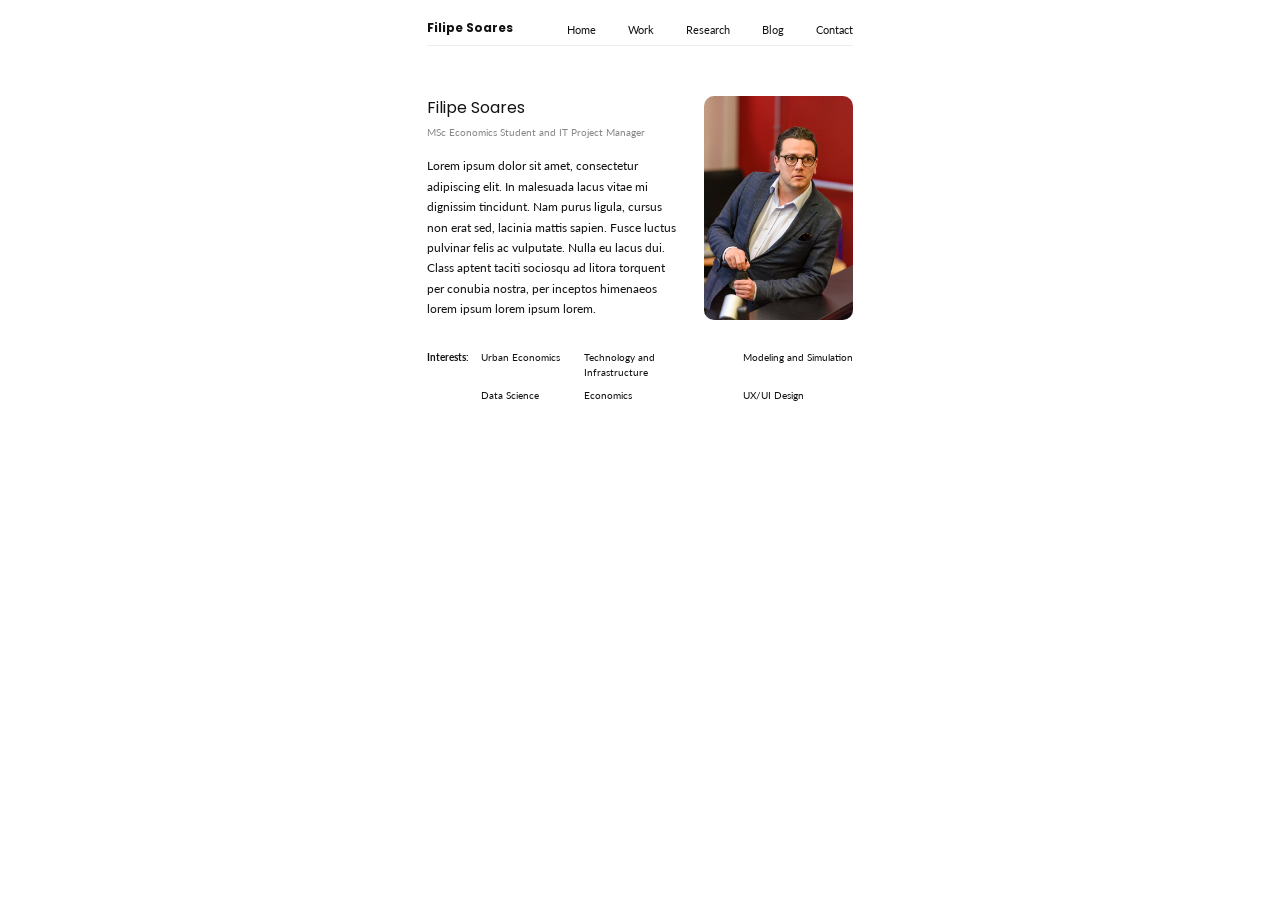
==== index.html @ bc902fe3 "Initial Commit" ====
<!DOCTYPE html>
<html lang="pt-BR">
<head>
    <meta charset="UTF-8">
    <meta name="viewport" content="width=device-width, initial-scale=1.0">
    <title>Filipe Soares</title>

    <link rel="stylesheet" href="styles.css">

    <link rel="preconnect" href="https://fonts.googleapis.com">
    <link rel="preconnect" href="https://fonts.gstatic.com" crossorigin>

    <link href="https://fonts.googleapis.com/css2?family=Lato:wght@400;700&family=Poppins:wght@700&display=swap" rel="stylesheet">
</head>

<body>

    <div class="container">

        <nav class="navbar">

            <div class="logo">
                Filipe Soares
            </div>

            <ul class="menu">
                <li><a href="#" class="active">Home</a></li>
                <li><a href="#">Work</a></li>
                <li><a href="#">Research</a></li>
                <li><a href="#">Blog</a></li>
                <li><a href="#">Contact</a></li>
            </ul>

        </nav>

        <section class="hero">
            <div class="hero-content">

                <h1>Filipe Soares</h1>
                <h2>MSc Economics Student and IT Project Manager</h2>

                <p>Lorem ipsum dolor sit amet, consectetur adipiscing elit. In malesuada lacus vitae mi dignissim tincidunt. Nam purus ligula, cursus non erat sed, lacinia mattis sapien. Fusce luctus pulvinar felis ac vulputate. Nulla eu lacus dui. Class aptent taciti sociosqu ad litora torquent per conubia nostra, per inceptos himenaeos lorem ipsum lorem ipsum lorem.
                </p>
            </div>

            <div class="hero-image">
                <img src="assets/img/hero.jpeg" alt="Filipe Soares">
            </div>
        </section>

        <section class="interests">

    <span class="interests-title">Interests:</span>

    <div class="interests-list">
        <span>Urban Economics</span>
        <span>Technology and Infrastructure</span>
        <span>Modeling and Simulation</span>
        <span>Data Science</span>
        <span>Economics</span>
        <span>UX/UI Design</span>
    </div>

</section>
    </div>



</body>
</html>
---- styles.css ----
/* ==========================
   CSS RESET
========================== */

*,
*::before,
*::after {
    margin: 0;
    padding: 0;
    box-sizing: border-box;
}

html {
    font-size: 16px;
    scroll-behavior: smooth;
}

body {
    min-height: 100vh;
    line-height: 1.5;
    font-family: Arial, Helvetica, sans-serif;
    -webkit-font-smoothing: antialiased;
}

img,
picture,
video,
canvas,
svg {
    display: block;
    max-width: 100%;
}

input,
button,
textarea,
select {
    font: inherit;
}

button {
    cursor: pointer;
    border: none;
    background: none;
}

a {
    text-decoration: none;
    color: inherit;
}

ul,
ol {
    list-style: none;
}

table {
    border-collapse: collapse;
    border-spacing: 0;
}

/* -------------------- Root -------------------- */

:root {

--color-white: #FAFAFA;
--color-black: #121212; 
--color-blue: 4D51C9;
--color-dark-gray: #C4C4C4;
--color-gray: #888888;
--color-light-gray: #F5F4F4;

/* Fonts */
--font-heading: "Poppins", sans-serif;
--font-body: "Lato", sans-serif;

/* Titles */
--heading-section-size: 20px;
--heading--section-weight: 700;
/*--heading-post-size: 20px;
--heading--post-weight: 700;*/

/* Subtitles */
--subtitle-section-size: 12px;
--subtitle-section-weight: 700;
/*--subtitle-post-size: 20px;
--subtitle--post-weight: 700;*/

/* Body */
--body-size: 12px;
--body-weight: 400;


}

/* -------------------- Main Container -------------------- */

.container {
    width: 33.333%;
    margin: 0 auto;
}

/* -------------------- Header -------------------- */
header {
    width: 100%;
    border-bottom: 1px solid #e5e5e5;
}

/* -------------------- Navbar -------------------- */
.navbar {
    display: flex;
    justify-content: space-between;
    align-items: center;
    padding: 16px 0 5px 0;
    border-bottom: 1px solid #ECECEC;
}

.logo {
    font-size: 0.75rem;
    font-weight: bold;
    color: var(--color-black);
    font-family: var(--font-heading);

}

.menu {
    display: flex;
    gap: 32px;
    font-family: var(--font-body);

}

.menu a {
    color: var(--color-black);
    font-size: 0.70rem;
    font-weight: 400;
    transition: color .3s;
}

/* -------------------- Hero -------------------- */

.hero {
    display: flex;
    justify-content: space-between;
    align-items: center;
    margin-top: 50px;
}

.hero-content {
    width: 60%;
}

.hero-image {
    width: 35%;
    display: flex;
    justify-content: flex-end;
}

.hero-image img {
    width: 100%;
    max-width: 220px;
    display: block;
    border-radius: 10px;

}

/* Title */

.hero h1 {
    font-family: var(--font-heading);
    font-size: var(--heading-size);
    font-weight: var(--heading-weight);
    color: var(--color-black);
    margin-bottom: 5px;
}

.hero h2 {
    font-family: var(--font-body);
    font-size: 0.62rem;
    font-weight: var(--body-weight);
    color: var(--color-gray);
    margin-bottom: 16px;
}

.hero p {
    font-family: var(--font-body);
    font-size: var(--body-size);
    font-weight: var(--body-weight);
    color: var(--color-black);
    line-height: 1.7;
}

/* -------------------- Interests -------------------- */

.interests {
    display: flex;
    align-items: flex-start;
    gap: 12px;
    margin-top: 30px;
}

.interests-title {
    font-family: var(--font-body);
    font-size: 0.625rem; /* 10px */
    font-weight: 700;
    color: var(--color-black);

    white-space: nowrap;
}

.interests-list {
    display: grid;
    grid-template-columns: repeat(3, auto);
    gap: 8px 24px;
}

.interests-list span {
    font-family: var(--font-body);
    font-size: 0.625rem; /* 10px */
    font-weight: 400;
    color: var(--color-black);
}
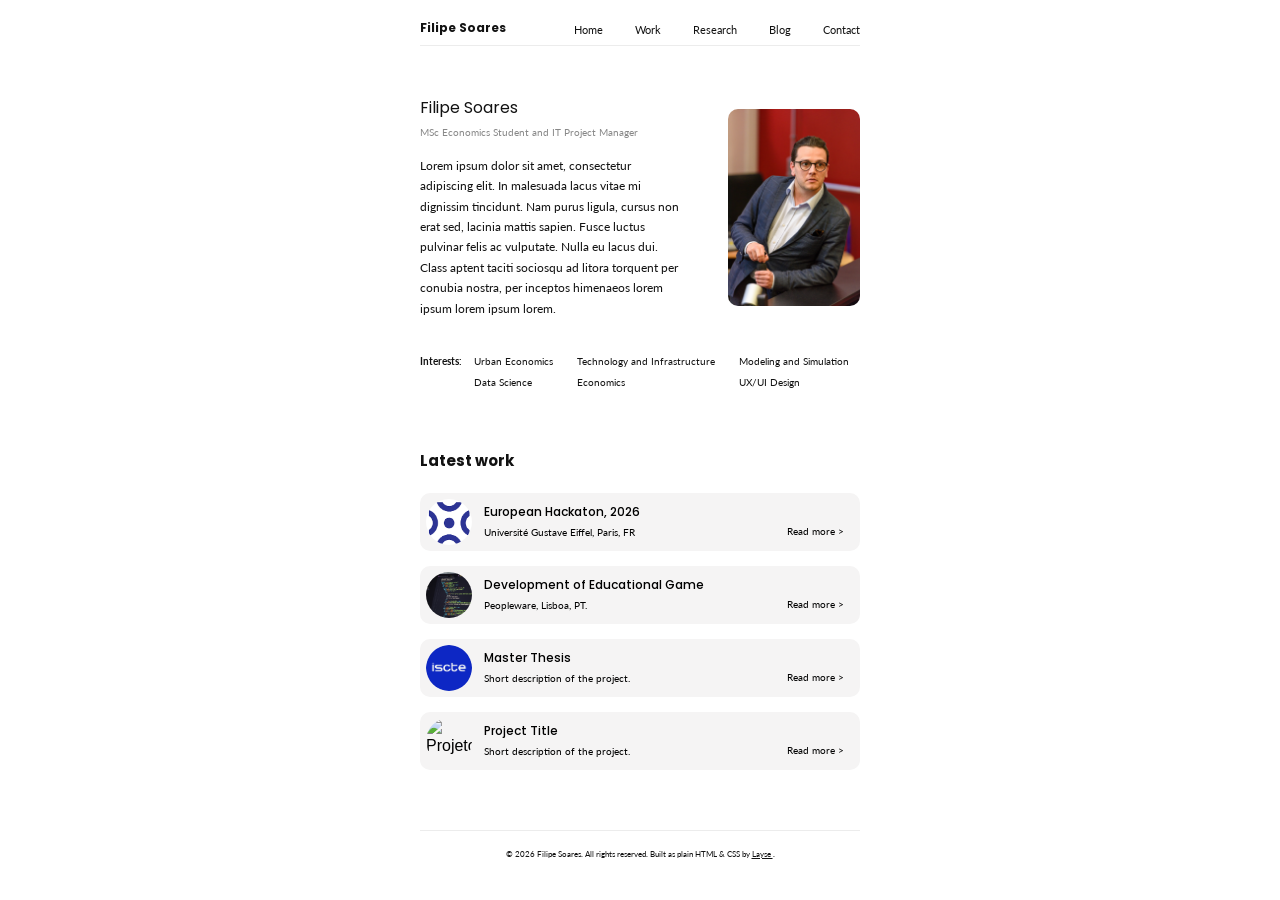
==== commit f48a8593: "added footer, cards, latest work" ====
--- a/index.html
+++ b/index.html
@@ -61,7 +61,76 @@
         <span>UX/UI Design</span>
     </div>
 
+        </section>
+
+        <section class="latest-work">
+
+    <h2 class="section-title">Latest work</h2>
+
+<div class="work-card">
+    <img src="assets/img/eiffel.png" alt="Projeto" class="work-image">
+
+    <div class="work-info">
+        <h3>European Hackaton, 2026</h3>
+        <p>Université Gustave Eiffel, Paris, FR</p>
+    </div>
+    <a href="#" class="read-more">Read more ></a>
+
+</div>
+
+<div class="work-card">
+
+    <img src="assets/img/code.jpg" alt="Projeto" class="work-image">
+
+    <div class="work-info">
+        <h3>Development of Educational Game</h3>
+        <p>Peopleware, Lisboa, PT.</p>
+    </div>
+
+    <a href="#" class="read-more">Read more ></a>
+
+</div>
+
+<div class="work-card">
+
+    <img src="assets/img/iscte.jpg" alt="Projeto" class="work-image">
+
+    <div class="work-info">
+        <h3>Master Thesis</h3>
+        <p>Short description of the project.</p>
+    </div>
+
+    <a href="#" class="read-more">Read more ></a>
+
+</div>
+
+<div class="work-card">
+
+    <img src="assets/img/dolar.jpg" alt="Projeto" class="work-image">
+
+    <div class="work-info">
+        <h3>Project Title</h3>
+        <p>Short description of the project.</p>
+    </div>
+
+    <a href="#" class="read-more">Read more ></a>
+
+</div>
 </section>
+
+<footer class="footer">
+
+    <p>
+        © 2026 Filipe Soares. All rights reserved. Built as plain HTML &amp; CSS by
+        <a href="https://layse.dev" target="_blank" rel="noopener noreferrer">
+            Layse
+        </a>.
+    </p>
+
+</footer>
+
+
+
     </div>
 
 
--- a/styles.css
+++ b/styles.css
@@ -96,8 +96,10 @@
 /* -------------------- Main Container -------------------- */
 
 .container {
-    width: 33.333%;
+    width: 100%;
+    max-width: 500px;
     margin: 0 auto;
+    padding: 0 30px;
 }
 
 /* -------------------- Header -------------------- */
@@ -134,7 +136,11 @@
     color: var(--color-black);
     font-size: 0.70rem;
     font-weight: 400;
-    transition: color .3s;
+    transition: opacity .3s ease;
+}
+
+.menu a:hover {
+    opacity: 0.7;
 }
 
 /* -------------------- Hero -------------------- */
@@ -148,10 +154,11 @@
 
 .hero-content {
     width: 60%;
+
 }
 
 .hero-image {
-    width: 35%;
+    width: 30%;
     display: flex;
     justify-content: flex-end;
 }
@@ -196,27 +203,121 @@
     display: flex;
     align-items: flex-start;
     gap: 12px;
-    margin-top: 30px;
+    margin-top: 35px;
 }
 
 .interests-title {
     font-family: var(--font-body);
-    font-size: 0.625rem; /* 10px */
+    font-size: 0.625rem; 
     font-weight: 700;
     color: var(--color-black);
-
     white-space: nowrap;
 }
 
 .interests-list {
     display: grid;
     grid-template-columns: repeat(3, auto);
-    gap: 8px 24px;
+    gap: 6px 24px;
 }
 
 .interests-list span {
     font-family: var(--font-body);
-    font-size: 0.625rem; /* 10px */
+    font-size: 0.625rem; 
     font-weight: 400;
     color: var(--color-black);
+}
+
+/* -------------------- Latest Work -------------------- */
+
+.latest-work {
+    margin-top: 60px;
+}
+
+.section-title {
+    font-family: var(--font-heading);
+    font-size: 0.9375rem; /* 15px */
+    font-weight: 700;
+    color: var(--color-black);
+
+    margin-bottom: 20px;
+}
+
+/* -------------------- Work Card -------------------- */
+
+.work-card {
+    display: flex;
+    align-items: center;
+    width: 100%;
+    min-height: 58px;
+    background: #F5F4F4;
+    border-radius: 10px;
+    padding: 6px;
+    margin-bottom: 15px;
+}
+
+.work-image {
+    width: 46px;
+    height: 46px;
+    border-radius: 100%;
+    object-fit: cover;
+    flex-shrink: 0;
+}
+
+.work-info {
+    margin-left: 12px;
+    flex: 1;
+}
+
+.work-info h3 {
+    font-family: "Poppins", sans-serif;
+    font-size: 0.75rem; 
+    font-weight: 500;
+    color: #000;
+
+    margin-bottom: 4px;
+}
+
+.work-info p {
+    font-family: "Lato", sans-serif;
+    font-size: 0.625rem; 
+    font-weight: 400;
+    color: #000;
+}
+
+.read-more {
+    font-family: "Lato", sans-serif;
+    font-size: 0.625rem; 
+    font-weight: 400;
+    color: #000;
+    white-space: nowrap;
+    padding-right: 10px;
+    padding-top: 20px;
+}
+
+/* -------------------- Footer -------------------- */
+
+
+.footer {
+    margin-top: 60px;
+    padding: 16px 0;
+    border-top: 1px solid #ECECEC;
+    text-align: center;
+}
+
+.footer p {
+    font-family: var(--font-body);
+    font-size: 0.5rem; 
+    font-weight: var(--body-weight);
+    line-height: 1.875;
+    color: var(--color-black);
+}
+
+.footer a {
+    color: inherit;
+    text-decoration: underline;
+    transition: opacity 0.2s ease;
+}
+
+.footer a:hover {
+    opacity: 0.7;
 }
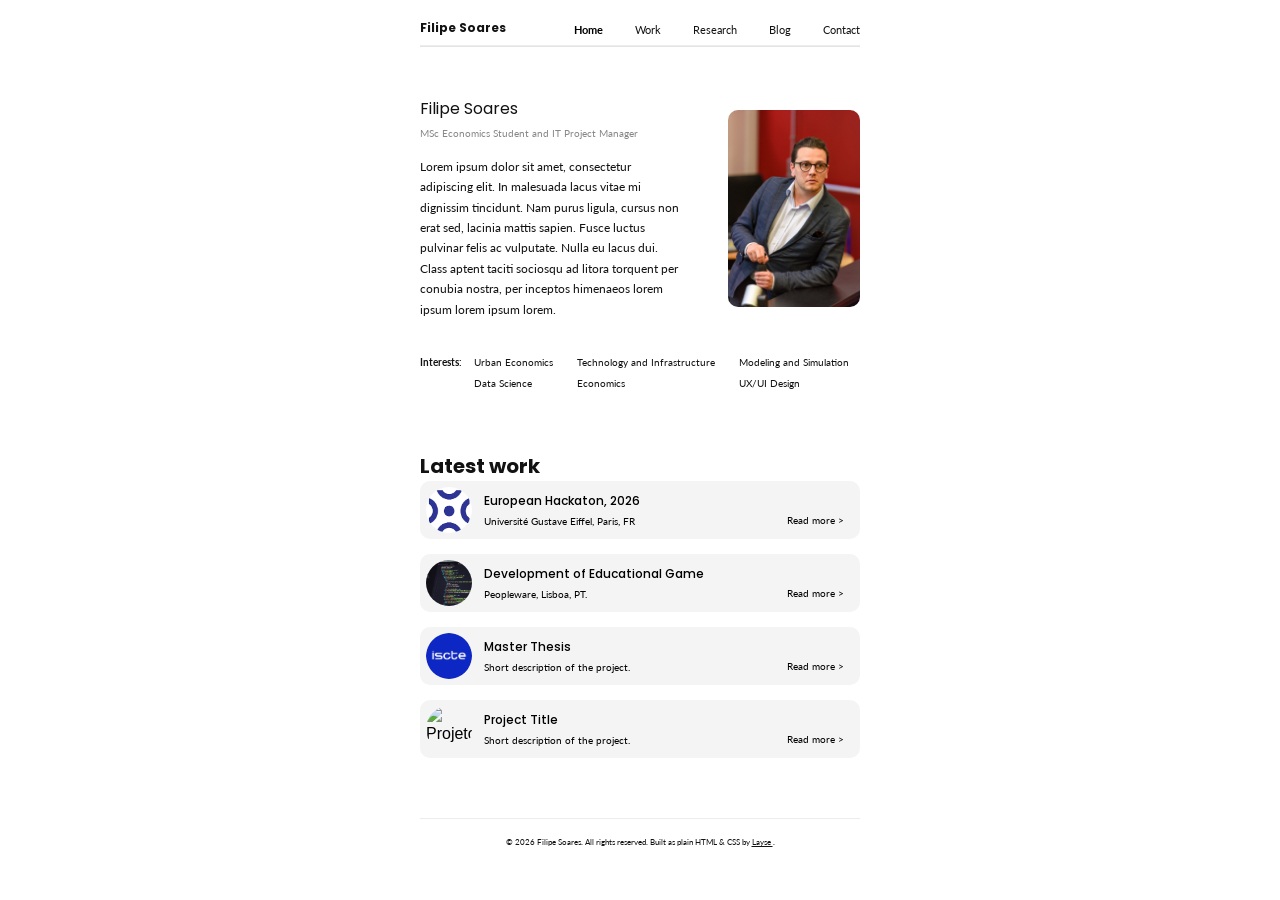
==== commit 904538a8: "work page" ====
--- a/index.html
+++ b/index.html
@@ -1,5 +1,5 @@
 <!DOCTYPE html>
-<html lang="pt-BR">
+<html lang="en">
 <head>
     <meta charset="UTF-8">
     <meta name="viewport" content="width=device-width, initial-scale=1.0">
@@ -14,126 +14,120 @@
 </head>
 
 <body>
+    <div class="container">
+        <header>
+            <nav class="navbar">
 
-    <div class="container">
+                    <div class="logo">
+                    Filipe Soares
+                    </div>
 
-        <nav class="navbar">
+                        <ul class="menu">
+                            <li><a href="index.html" class="active">Home</a></li>
+                            <li><a href="work.html">Work</a></li>
+                            <li><a href="research.html">Research</a></li>
+                            <li><a href="blog.html">Blog</a></li>
+                            <li><a href="contact.html">Contact</a></li>
+                        </ul>
+            </nav>
+        </header>
 
-            <div class="logo">
-                Filipe Soares
-            </div>
+         <main>
+            <section class="hero">
+                <div class="hero-content">
 
-            <ul class="menu">
-                <li><a href="#" class="active">Home</a></li>
-                <li><a href="#">Work</a></li>
-                <li><a href="#">Research</a></li>
-                <li><a href="#">Blog</a></li>
-                <li><a href="#">Contact</a></li>
-            </ul>
+                    <h1>Filipe Soares</h1>
+                    <h2>MSc Economics Student and IT Project Manager</h2>
 
-        </nav>
+                    <p>Lorem ipsum dolor sit amet, consectetur adipiscing elit. In malesuada lacus vitae mi dignissim tincidunt. Nam purus ligula, cursus non erat sed, lacinia mattis sapien. Fusce luctus pulvinar felis ac vulputate. Nulla eu lacus dui. Class aptent taciti sociosqu ad litora torquent per conubia nostra, per inceptos himenaeos lorem ipsum lorem ipsum lorem.
+                    </p>
+                </div>
 
-        <section class="hero">
-            <div class="hero-content">
+                    <div class="hero-image">
+                        <img src="assets/img/hero.jpeg" alt="Filipe Soares">
+                    </div>
+            </section>
 
-                <h1>Filipe Soares</h1>
-                <h2>MSc Economics Student and IT Project Manager</h2>
+            <section class="interests">
 
-                <p>Lorem ipsum dolor sit amet, consectetur adipiscing elit. In malesuada lacus vitae mi dignissim tincidunt. Nam purus ligula, cursus non erat sed, lacinia mattis sapien. Fusce luctus pulvinar felis ac vulputate. Nulla eu lacus dui. Class aptent taciti sociosqu ad litora torquent per conubia nostra, per inceptos himenaeos lorem ipsum lorem ipsum lorem.
+        <span class="interests-title">Interests:</span>
+
+        <div class="interests-list">
+            <span>Urban Economics</span>
+            <span>Technology and Infrastructure</span>
+            <span>Modeling and Simulation</span>
+            <span>Data Science</span>
+            <span>Economics</span>
+            <span>UX/UI Design</span>
+        </div>
+
+            </section>
+
+            <section class="latest-work">
+
+            <h2 class="section-title">Latest work</h2>
+
+                <div class="work-card">
+                    <img src="assets/img/eiffel.png" alt="Projeto" class="work-image">
+
+                    <div class="work-info">
+                        <h3>European Hackaton, 2026</h3>
+                        <p>Université Gustave Eiffel, Paris, FR</p>
+                    </div>
+                    <a href="#" class="read-more">Read more ></a>
+
+                </div>
+
+                <div class="work-card">
+
+                    <img src="assets/img/code.jpg" alt="Projeto" class="work-image">
+
+                    <div class="work-info">
+                        <h3>Development of Educational Game</h3>
+                        <p>Peopleware, Lisboa, PT.</p>
+                    </div>
+
+                    <a href="#" class="read-more">Read more ></a>
+
+                </div>
+
+                <div class="work-card">
+
+                    <img src="assets/img/iscte.jpg" alt="Projeto" class="work-image">
+
+                    <div class="work-info">
+                        <h3>Master Thesis</h3>
+                        <p>Short description of the project.</p>
+                    </div>
+
+                    <a href="#" class="read-more">Read more ></a>
+
+                </div>
+
+                <div class="work-card">
+
+                    <img src="assets/img/dolar.jpg" alt="Projeto" class="work-image">
+
+                    <div class="work-info">
+                        <h3>Project Title</h3>
+                        <p>Short description of the project.</p>
+                    </div>
+
+                    <a href="#" class="read-more">Read more ></a>
+
+                </div>
+            </section>
+
+            <footer class="footer">
+
+                <p>
+                    © 2026 Filipe Soares. All rights reserved. Built as plain HTML &amp; CSS by
+                    <a href="https://layse.dev" target="_blank" rel="noopener noreferrer">
+                        Layse
+                    </a>.
                 </p>
-            </div>
 
-            <div class="hero-image">
-                <img src="assets/img/hero.jpeg" alt="Filipe Soares">
-            </div>
-        </section>
-
-        <section class="interests">
-
-    <span class="interests-title">Interests:</span>
-
-    <div class="interests-list">
-        <span>Urban Economics</span>
-        <span>Technology and Infrastructure</span>
-        <span>Modeling and Simulation</span>
-        <span>Data Science</span>
-        <span>Economics</span>
-        <span>UX/UI Design</span>
-    </div>
-
-        </section>
-
-        <section class="latest-work">
-
-    <h2 class="section-title">Latest work</h2>
-
-<div class="work-card">
-    <img src="assets/img/eiffel.png" alt="Projeto" class="work-image">
-
-    <div class="work-info">
-        <h3>European Hackaton, 2026</h3>
-        <p>Université Gustave Eiffel, Paris, FR</p>
-    </div>
-    <a href="#" class="read-more">Read more ></a>
-
-</div>
-
-<div class="work-card">
-
-    <img src="assets/img/code.jpg" alt="Projeto" class="work-image">
-
-    <div class="work-info">
-        <h3>Development of Educational Game</h3>
-        <p>Peopleware, Lisboa, PT.</p>
-    </div>
-
-    <a href="#" class="read-more">Read more ></a>
-
-</div>
-
-<div class="work-card">
-
-    <img src="assets/img/iscte.jpg" alt="Projeto" class="work-image">
-
-    <div class="work-info">
-        <h3>Master Thesis</h3>
-        <p>Short description of the project.</p>
-    </div>
-
-    <a href="#" class="read-more">Read more ></a>
-
-</div>
-
-<div class="work-card">
-
-    <img src="assets/img/dolar.jpg" alt="Projeto" class="work-image">
-
-    <div class="work-info">
-        <h3>Project Title</h3>
-        <p>Short description of the project.</p>
-    </div>
-
-    <a href="#" class="read-more">Read more ></a>
-
-</div>
-</section>
-
-<footer class="footer">
-
-    <p>
-        © 2026 Filipe Soares. All rights reserved. Built as plain HTML &amp; CSS by
-        <a href="https://layse.dev" target="_blank" rel="noopener noreferrer">
-            Layse
-        </a>.
-    </p>
-
-</footer>
-
-
-
-    </div>
-
-
-
-</body>
+            </footer>
+        </main>
+    </body>
 </html>
--- a/styles.css
+++ b/styles.css
@@ -16,7 +16,7 @@
 }
 
 body {
-    min-height: 100vh;
+    min-height: 500px;
     line-height: 1.5;
     font-family: Arial, Helvetica, sans-serif;
     -webkit-font-smoothing: antialiased;
@@ -90,7 +90,6 @@
 --body-size: 12px;
 --body-weight: 400;
 
-
 }
 
 /* -------------------- Main Container -------------------- */
@@ -139,8 +138,9 @@
     transition: opacity .3s ease;
 }
 
-.menu a:hover {
-    opacity: 0.7;
+.menu a.active {
+    color: #000000;
+    font-weight: 700; /* opcional */
 }
 
 /* -------------------- Hero -------------------- */
@@ -235,11 +235,11 @@
 
 .section-title {
     font-family: var(--font-heading);
-    font-size: 0.9375rem; /* 15px */
+    font-size: 1.25rem;
     font-weight: 700;
     color: var(--color-black);
-
-    margin-bottom: 20px;
+    margin-top: 40px;
+
 }
 
 /* -------------------- Work Card -------------------- */
@@ -320,4 +320,51 @@
 
 .footer a:hover {
     opacity: 0.7;
+}
+
+/* -------------------- Work - Resume -------------------- */
+
+.resume-section {
+    margin-top: 40px;
+}
+
+.resume-section:first-child {
+    margin-top: 40px;
+}
+
+.resume-item {
+    margin-bottom: 28px;
+}
+
+.resume-item:last-child {
+    margin-bottom: 0;
+}
+
+.resume-item h3 {
+    font-family: var(--font-body);
+    font-size: 0.75rem;
+    font-weight: 700;
+    color: var(--color-black);
+    margin-bottom: 4px;
+    margin-top: 20px;
+}
+
+.resume-period {
+    display: block;
+
+    font-family: var(--font-body);
+    font-size: 0.625rem; /* 10px */
+    font-weight: 700;
+    color: #666666;
+
+    margin-bottom: 4px;
+}
+
+.resume-item p {
+    font-family: var(--font-body);
+    font-size: 0.625rem; /* 10px */
+    font-weight: 400;
+    line-height: 1.5;
+
+    color: var(--color-black);
 }
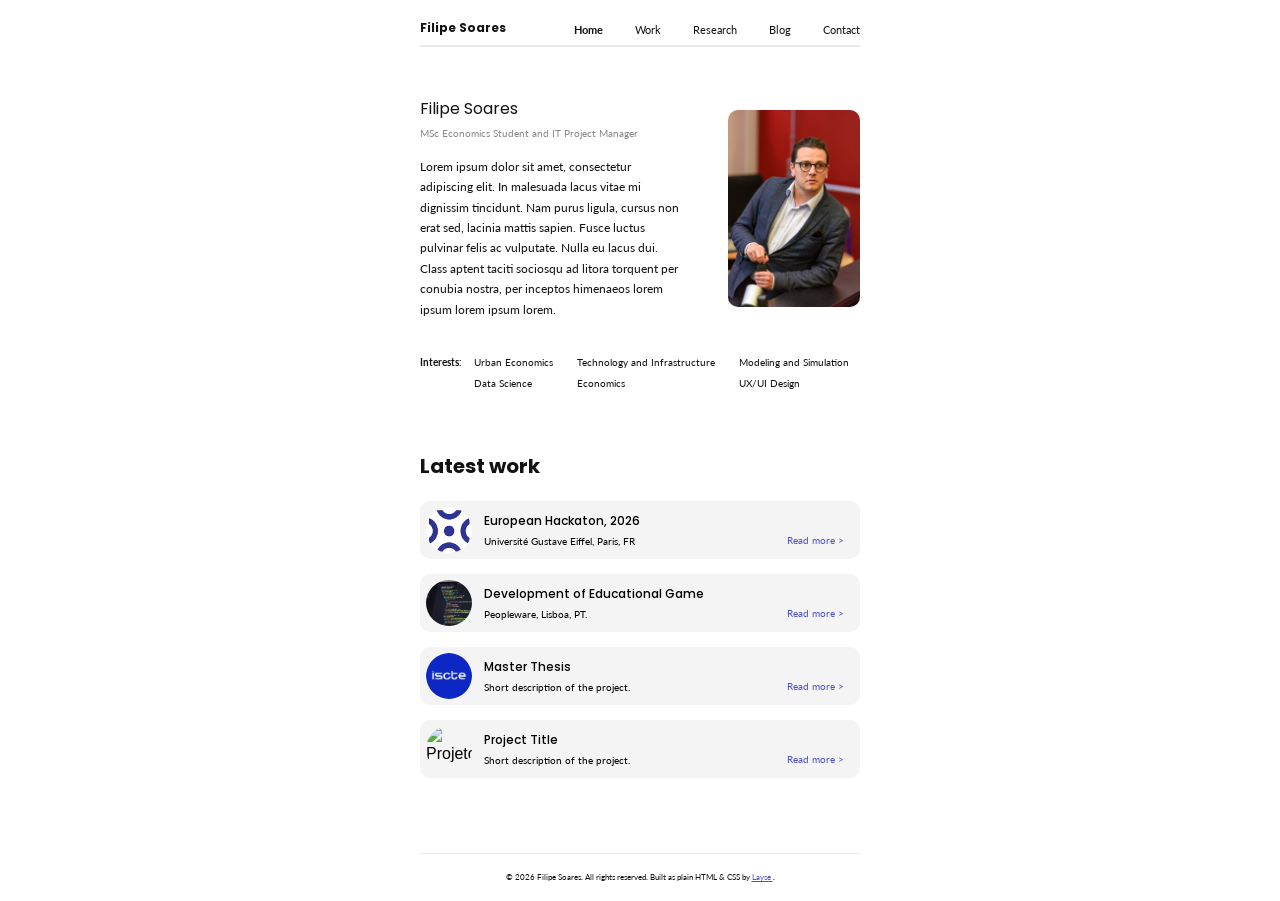
==== commit fdafbb57: "fixed footer, fixed link color" ====
--- a/index.html
+++ b/index.html
@@ -3,13 +3,10 @@
 <head>
     <meta charset="UTF-8">
     <meta name="viewport" content="width=device-width, initial-scale=1.0">
-    <title>Filipe Soares</title>
-
+    <title>Filipe Soares - Home</title>
     <link rel="stylesheet" href="styles.css">
-
     <link rel="preconnect" href="https://fonts.googleapis.com">
     <link rel="preconnect" href="https://fonts.gstatic.com" crossorigin>
-
     <link href="https://fonts.googleapis.com/css2?family=Lato:wght@400;700&family=Poppins:wght@700&display=swap" rel="stylesheet">
 </head>
 
@@ -23,7 +20,7 @@
                     </div>
 
                         <ul class="menu">
-                            <li><a href="index.html" class="active">Home</a></li>
+                            <li><a href="index.html" class="nav-active-page">Home</a></li>
                             <li><a href="work.html">Work</a></li>
                             <li><a href="research.html">Research</a></li>
                             <li><a href="blog.html">Blog</a></li>
@@ -65,7 +62,7 @@
 
             <section class="latest-work">
 
-            <h2 class="section-title">Latest work</h2>
+            <h2 class="section-title section-title-latest-work">Latest work</h2>
 
                 <div class="work-card">
                     <img src="assets/img/eiffel.png" alt="Projeto" class="work-image">
@@ -118,7 +115,9 @@
                 </div>
             </section>
 
-            <footer class="footer">
+
+        </main>
+                    <footer class="footer">
 
                 <p>
                     © 2026 Filipe Soares. All rights reserved. Built as plain HTML &amp; CSS by
@@ -128,6 +127,5 @@
                 </p>
 
             </footer>
-        </main>
     </body>
 </html>
--- a/styles.css
+++ b/styles.css
@@ -20,6 +20,8 @@
     line-height: 1.5;
     font-family: Arial, Helvetica, sans-serif;
     -webkit-font-smoothing: antialiased;
+    display: flex;
+    justify-content: center;
 }
 
 img,
@@ -46,7 +48,8 @@
 
 a {
     text-decoration: none;
-    color: inherit;
+    color: var(--color-blue);
+
 }
 
 ul,
@@ -65,7 +68,7 @@
 
 --color-white: #FAFAFA;
 --color-black: #121212; 
---color-blue: 4D51C9;
+--color-blue: #4D51C9;
 --color-dark-gray: #C4C4C4;
 --color-gray: #888888;
 --color-light-gray: #F5F4F4;
@@ -86,19 +89,39 @@
 /*--subtitle-post-size: 20px;
 --subtitle--post-weight: 700;*/
 
+/* Hero */
+--heading-section-size: 20px;
+--heading--section-weight: 700;
+
 /* Body */
 --body-size: 12px;
 --body-weight: 400;
 
 }
 
-/* -------------------- Main Container -------------------- */
+/* -------------------- Main Container / General  -------------------- */
+
+main {
+    flex: 1;
+}
 
 .container {
     width: 100%;
     max-width: 500px;
     margin: 0 auto;
     padding: 0 30px;
+    display: flex;
+    flex-direction: column;
+    min-height: 100vh;
+}
+
+.section-title {
+    font-family: var(--font-heading);
+    font-size: 1.25rem;
+    font-weight: 700;
+    color: var(--color-black);
+    margin-top: 40px;
+    margin-bottom: 20px;
 }
 
 /* -------------------- Header -------------------- */
@@ -138,9 +161,8 @@
     transition: opacity .3s ease;
 }
 
-.menu a.active {
-    color: #000000;
-    font-weight: 700; /* opcional */
+.menu a.nav-active-page {
+    font-weight: 700; 
 }
 
 /* -------------------- Hero -------------------- */
@@ -233,13 +255,19 @@
     margin-top: 60px;
 }
 
-.section-title {
+.section-title-latest-work {
     font-family: var(--font-heading);
     font-size: 1.25rem;
     font-weight: 700;
     color: var(--color-black);
     margin-top: 40px;
-
+    margin-bottom: 20px;
+
+    }
+
+.latest-work a {
+    color: var(--color-blue);
+    text-decoration: none;
 }
 
 /* -------------------- Work Card -------------------- */
@@ -313,7 +341,6 @@
 }
 
 .footer a {
-    color: inherit;
     text-decoration: underline;
     transition: opacity 0.2s ease;
 }
@@ -367,4 +394,53 @@
     line-height: 1.5;
 
     color: var(--color-black);
+}
+
+/* -------------------- Certificates -------------------- */
+
+.section-title-certificate {
+    margin-bottom: 20px;
+}
+
+.certificate-card {
+    display: flex;
+    align-items: center;
+
+    background: #F5F4F4;
+    border-radius: 10px;
+
+    padding: 6px;
+    margin-bottom: 15px;
+}
+
+.certificate-image {
+    width: 46px;
+    height: 46px;
+
+    border-radius: 50%;
+    object-fit: cover;
+
+    flex-shrink: 0;
+}
+
+.certificate-info {
+    margin-left: 12px;
+}
+
+.certificate-info h3 {
+    font-family: var(--font-heading);
+    font-size: 0.75rem; /* 12px */
+    font-weight: 500;
+
+    color: var(--color-black);
+
+    margin-bottom: 4px;
+}
+
+.certificate-info p {
+    font-family: var(--font-body);
+    font-size: 0.625rem; /* 10px */
+    font-weight: 400;
+
+    color: var(--color-black);
 }
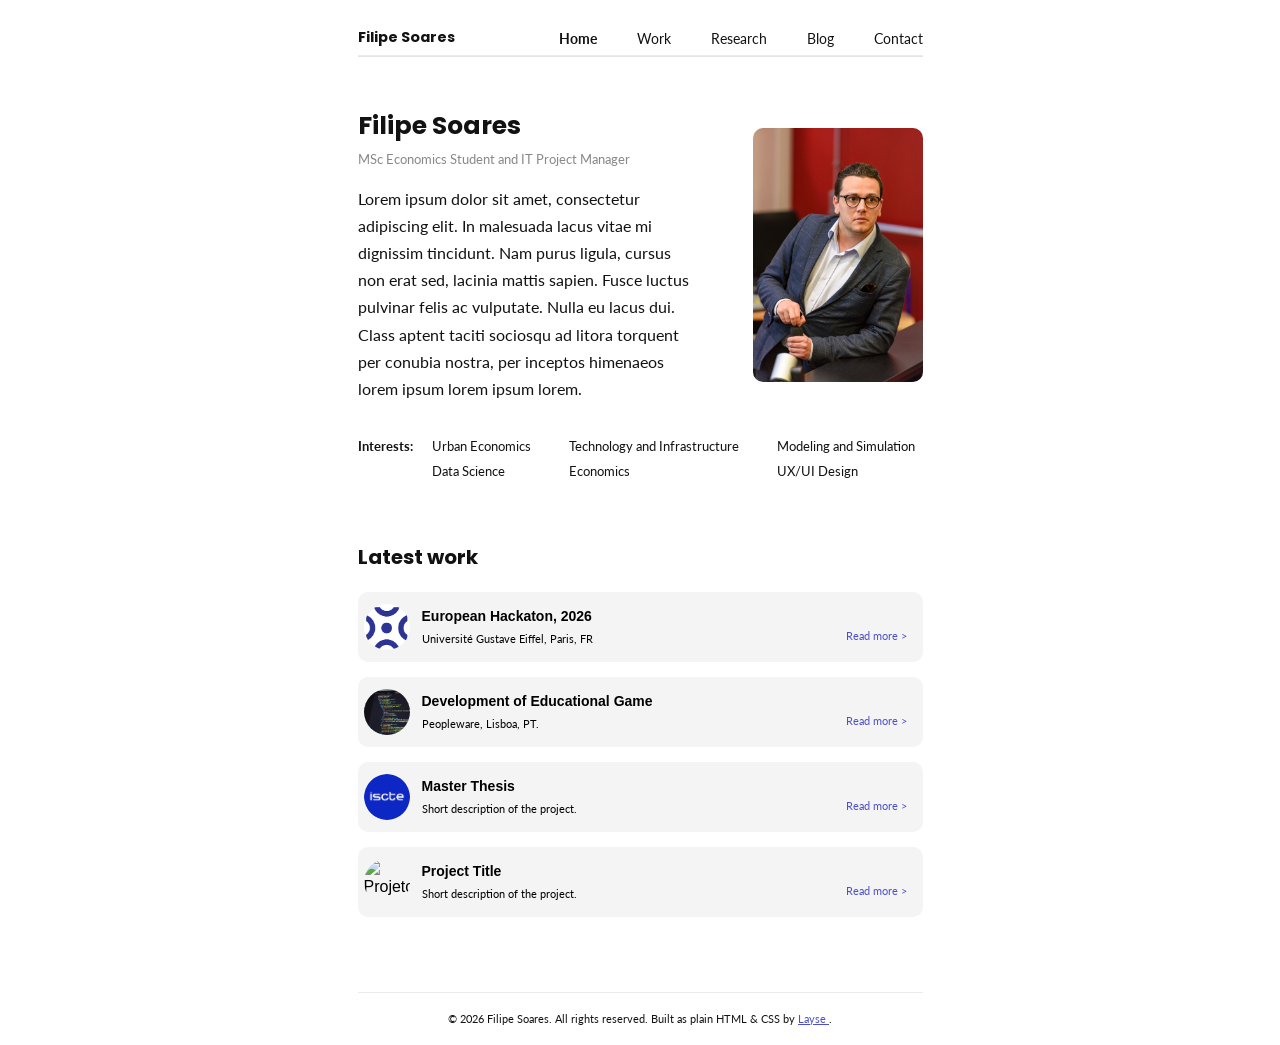
==== commit ec4985ff: "fixing proportions of index.html" ====
--- a/index.html
+++ b/index.html
@@ -62,7 +62,7 @@
 
             <section class="latest-work">
 
-            <h2 class="section-title section-title-latest-work">Latest work</h2>
+            <h2 class="section-title">Latest work</h2>
 
                 <div class="work-card">
                     <img src="assets/img/eiffel.png" alt="Projeto" class="work-image">
--- a/styles.css
+++ b/styles.css
@@ -77,26 +77,6 @@
 --font-heading: "Poppins", sans-serif;
 --font-body: "Lato", sans-serif;
 
-/* Titles */
---heading-section-size: 20px;
---heading--section-weight: 700;
-/*--heading-post-size: 20px;
---heading--post-weight: 700;*/
-
-/* Subtitles */
---subtitle-section-size: 12px;
---subtitle-section-weight: 700;
-/*--subtitle-post-size: 20px;
---subtitle--post-weight: 700;*/
-
-/* Hero */
---heading-section-size: 20px;
---heading--section-weight: 700;
-
-/* Body */
---body-size: 12px;
---body-weight: 400;
-
 }
 
 /* -------------------- Main Container / General  -------------------- */
@@ -107,7 +87,7 @@
 
 .container {
     width: 100%;
-    max-width: 500px;
+    max-width: 625px;
     margin: 0 auto;
     padding: 0 30px;
     display: flex;
@@ -137,10 +117,12 @@
     align-items: center;
     padding: 16px 0 5px 0;
     border-bottom: 1px solid #ECECEC;
+    margin-top: 10px;
+
 }
 
 .logo {
-    font-size: 0.75rem;
+    font-size: 0.9rem;
     font-weight: bold;
     color: var(--color-black);
     font-family: var(--font-heading);
@@ -149,20 +131,20 @@
 
 .menu {
     display: flex;
-    gap: 32px;
+    gap: 40px;
     font-family: var(--font-body);
 
 }
 
 .menu a {
     color: var(--color-black);
-    font-size: 0.70rem;
+    font-size: 0.9rem;
     font-weight: 400;
     transition: opacity .3s ease;
 }
 
 .menu a.nav-active-page {
-    font-weight: 700; 
+    font-weight: 700;
 }
 
 /* -------------------- Hero -------------------- */
@@ -197,15 +179,15 @@
 
 .hero h1 {
     font-family: var(--font-heading);
-    font-size: var(--heading-size);
-    font-weight: var(--heading-weight);
+    font-size: 1.563rem;
+    font-weight: 700;
     color: var(--color-black);
     margin-bottom: 5px;
 }
 
 .hero h2 {
     font-family: var(--font-body);
-    font-size: 0.62rem;
+    font-size: 0.8rem;
     font-weight: var(--body-weight);
     color: var(--color-gray);
     margin-bottom: 16px;
@@ -213,7 +195,7 @@
 
 .hero p {
     font-family: var(--font-body);
-    font-size: var(--body-size);
+    font-size: 1rem;
     font-weight: var(--body-weight);
     color: var(--color-black);
     line-height: 1.7;
@@ -224,13 +206,13 @@
 .interests {
     display: flex;
     align-items: flex-start;
-    gap: 12px;
+    gap: 15px;
     margin-top: 35px;
 }
 
 .interests-title {
     font-family: var(--font-body);
-    font-size: 0.625rem; 
+    font-size: 0.8rem; 
     font-weight: 700;
     color: var(--color-black);
     white-space: nowrap;
@@ -239,14 +221,16 @@
 .interests-list {
     display: grid;
     grid-template-columns: repeat(3, auto);
-    gap: 6px 24px;
+    gap: 6px 30px;
 }
 
 .interests-list span {
     font-family: var(--font-body);
-    font-size: 0.625rem; 
-    font-weight: 400;
-    color: var(--color-black);
+    font-size: 0.8rem; 
+    font-weight: 400;
+    color: var(--color-black);
+    padding: 0px 4px;
+
 }
 
 /* -------------------- Latest Work -------------------- */
@@ -254,16 +238,6 @@
 .latest-work {
     margin-top: 60px;
 }
-
-.section-title-latest-work {
-    font-family: var(--font-heading);
-    font-size: 1.25rem;
-    font-weight: 700;
-    color: var(--color-black);
-    margin-top: 40px;
-    margin-bottom: 20px;
-
-    }
 
 .latest-work a {
     color: var(--color-blue);
@@ -276,7 +250,7 @@
     display: flex;
     align-items: center;
     width: 100%;
-    min-height: 58px;
+    min-height: 70px;
     background: #F5F4F4;
     border-radius: 10px;
     padding: 6px;
@@ -297,24 +271,23 @@
 }
 
 .work-info h3 {
-    font-family: "Poppins", sans-serif;
-    font-size: 0.75rem; 
-    font-weight: 500;
+    font-family: --var(--font-heading);
+    font-size: 0.875rem; 
+    font-weight: 700;
     color: #000;
-
     margin-bottom: 4px;
 }
 
 .work-info p {
     font-family: "Lato", sans-serif;
-    font-size: 0.625rem; 
+    font-size: 0.688rem; 
     font-weight: 400;
     color: #000;
 }
 
 .read-more {
     font-family: "Lato", sans-serif;
-    font-size: 0.625rem; 
+    font-size: 0.688rem; 
     font-weight: 400;
     color: #000;
     white-space: nowrap;
@@ -334,8 +307,8 @@
 
 .footer p {
     font-family: var(--font-body);
-    font-size: 0.5rem; 
-    font-weight: var(--body-weight);
+    font-size: 0.688rem; 
+    font-weight: 400;
     line-height: 1.875;
     color: var(--color-black);
 }
@@ -443,4 +416,25 @@
     font-weight: 400;
 
     color: var(--color-black);
-}+}
+
+
+/* =================   RESPONSIVE DESIGN ================= */
+
+/* Large Screens */
+
+@media (min-width: 1400px) {
+
+}
+
+/* Tablets */
+
+@media (min-width: 769px) and (max-width: 992px) {
+
+}
+
+/* Mobile */
+
+@media (min-width: 320px) and (max-width: 768px) {
+
+}
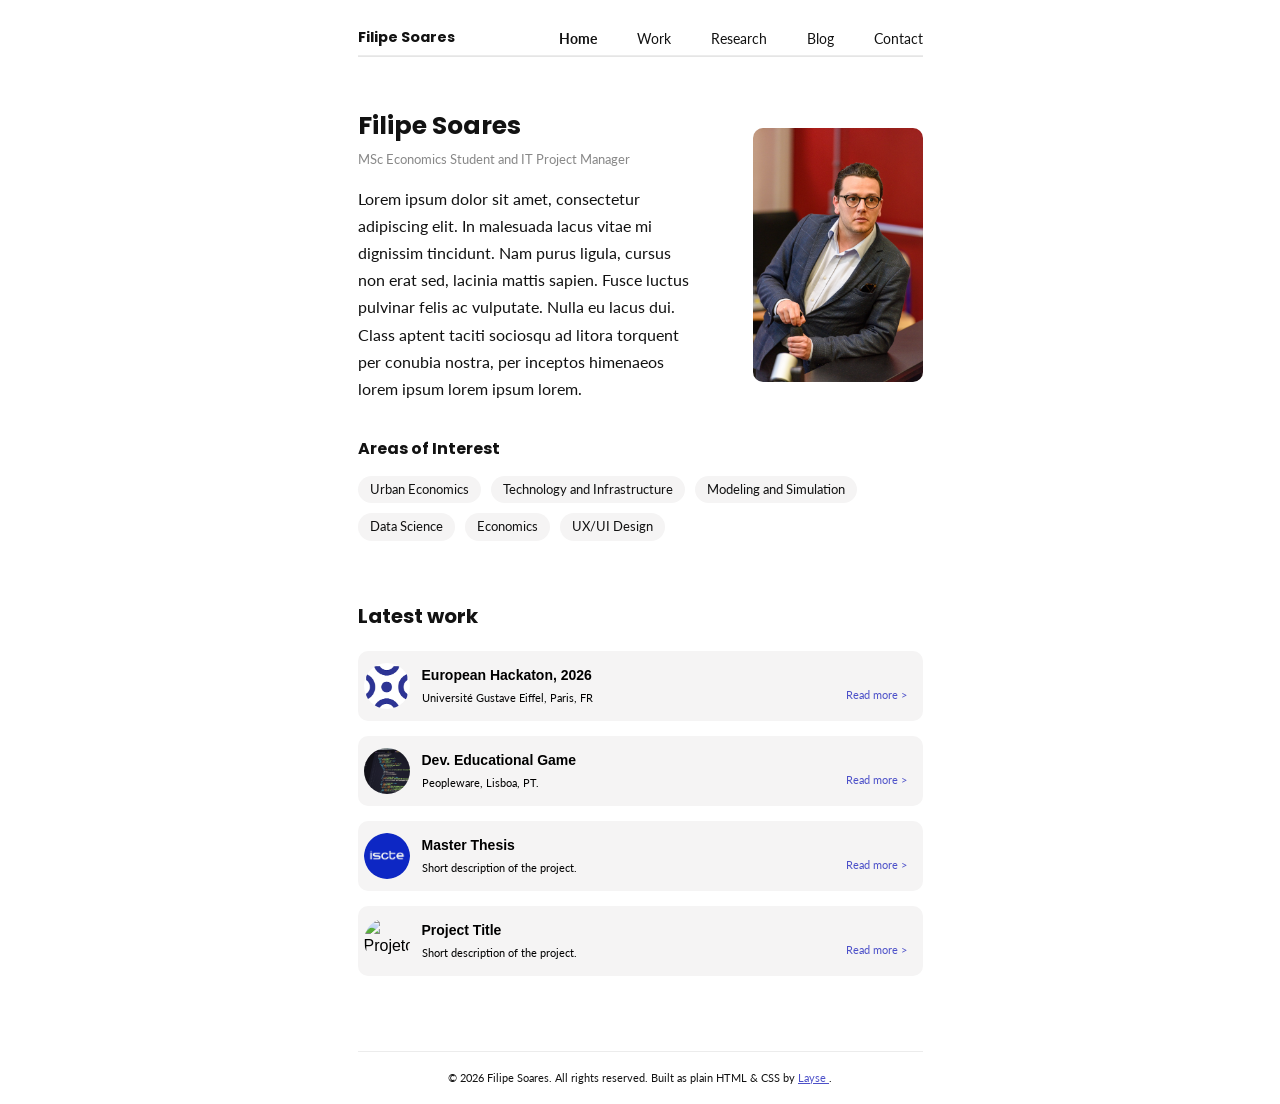
==== commit 565cf3e1: "responsive design for index and work, change of picture for hero, add the pills for areas of interes" ====
--- a/index.html
+++ b/index.html
@@ -40,14 +40,22 @@
                     </p>
                 </div>
 
-                    <div class="hero-image">
-                        <img src="assets/img/hero.jpeg" alt="Filipe Soares">
-                    </div>
+                <div class="hero-image">
+                    <picture>
+                        <source
+                            media="(max-width: 768px)"
+                            srcset="assets/img/heromobile.jpg">
+
+                        <img
+                            src="assets/img/hero.jpeg"
+                            alt="Filipe Soares">
+                    </picture>
+                </div>
             </section>
 
             <section class="interests">
 
-        <span class="interests-title">Interests:</span>
+        <span class="interests-title">Areas of Interest</span>
 
         <div class="interests-list">
             <span>Urban Economics</span>
@@ -80,7 +88,7 @@
                     <img src="assets/img/code.jpg" alt="Projeto" class="work-image">
 
                     <div class="work-info">
-                        <h3>Development of Educational Game</h3>
+                        <h3>Dev. Educational Game</h3>
                         <p>Peopleware, Lisboa, PT.</p>
                     </div>
 
--- a/styles.css
+++ b/styles.css
@@ -1,6 +1,4 @@
-/* ==========================
-   CSS RESET
-========================== */
+/* ========================== CSS RESET ========================== */
 
 *,
 *::before,
@@ -175,6 +173,11 @@
 
 }
 
+.hero-image picture {
+    display: block;
+    width: 100%;
+}
+
 /* Title */
 
 .hero h1 {
@@ -205,32 +208,33 @@
 
 .interests {
     display: flex;
-    align-items: flex-start;
+    flex-direction: column;
     gap: 15px;
     margin-top: 35px;
 }
 
 .interests-title {
-    font-family: var(--font-body);
-    font-size: 0.8rem; 
-    font-weight: 700;
-    color: var(--color-black);
-    white-space: nowrap;
+    font-family: var(--font-heading);
+    font-size: 1rem;
+    font-weight: 700;
+    color: var(--color-black);
 }
 
 .interests-list {
-    display: grid;
-    grid-template-columns: repeat(3, auto);
-    gap: 6px 30px;
+    display: flex;
+    flex-wrap: wrap;
+    gap: 10px;
 }
 
 .interests-list span {
     font-family: var(--font-body);
-    font-size: 0.8rem; 
-    font-weight: 400;
-    color: var(--color-black);
-    padding: 0px 4px;
-
+    font-size: 0.8rem;
+    font-weight: 400;
+    color: var(--color-black);
+
+    background: var(--color-light-gray);
+    padding: 4px 12px;
+    border-radius: 999px;
 }
 
 /* -------------------- Latest Work -------------------- */
@@ -342,7 +346,7 @@
 
 .resume-item h3 {
     font-family: var(--font-body);
-    font-size: 0.75rem;
+    font-size: 0.875rem;
     font-weight: 700;
     color: var(--color-black);
     margin-bottom: 4px;
@@ -351,18 +355,16 @@
 
 .resume-period {
     display: block;
-
-    font-family: var(--font-body);
-    font-size: 0.625rem; /* 10px */
-    font-weight: 700;
+    font-family: var(--font-body);
+    font-size: 0.75rem; 
+    font-weight: 400;
     color: #666666;
-
     margin-bottom: 4px;
 }
 
 .resume-item p {
     font-family: var(--font-body);
-    font-size: 0.625rem; /* 10px */
+    font-size: 0.75rem; 
     font-weight: 400;
     line-height: 1.5;
 
@@ -371,17 +373,11 @@
 
 /* -------------------- Certificates -------------------- */
 
-.section-title-certificate {
-    margin-bottom: 20px;
-}
-
 .certificate-card {
     display: flex;
     align-items: center;
-
     background: #F5F4F4;
     border-radius: 10px;
-
     padding: 6px;
     margin-bottom: 15px;
 }
@@ -389,10 +385,8 @@
 .certificate-image {
     width: 46px;
     height: 46px;
-
     border-radius: 50%;
     object-fit: cover;
-
     flex-shrink: 0;
 }
 
@@ -401,40 +395,115 @@
 }
 
 .certificate-info h3 {
+    font-family: var(--font-body);
+    font-size: 0.75rem; 
+    font-weight: 700;
+    color: var(--color-black);
+
+    margin-bottom: 4px;
+}
+
+.certificate-info p {
+    font-family: var(--font-body);
+    font-size: 0.75rem;
+    font-weight: 400;
+
+    color: var(--color-black);
+}
+
+
+/* ================= RESPONSIVE DESIGN - MOBILE ================= */
+
+@media (min-width: 320px) and (max-width: 768px) {
+
+/* -------------------- Main Container -------------------- */
+
+.container {
+    padding: 0 20px;
+    }
+
+/* -------------------- Navbar -------------------- */
+
+.navbar {
+    flex-direction: column;
+    gap: 20px;
+    }
+
+.menu {
+    flex-wrap: wrap;
+    justify-content: center;
+    gap: 28px;
+    }
+
+/* -------------------- Hero -------------------- */
+
+.hero {
+    flex-direction: column;
+    align-items: center;
+    text-align: justify;
+    margin-top: 40px;
+}
+
+.hero-content {
+    width: 100%;
+}
+
+.hero-image {
+    width: 100%;
+    display: block;
+    margin-top: 20px;
+    margin-bottom: 20px;
+
+}
+
+.hero-image picture {
+    display: block;
+    width: 100%;
+}
+
+.hero-image img {
+    width: 100%;
+    max-width: none;
+    border-radius: 10px;
+}
+
+.hero h1 {
+    margin-bottom: 8px;
+}
+
+.hero h2 {
+    margin-bottom: 20px;
+}    
+
+/* -------------------- Interests -------------------- */
+
+.interests {
+    flex-direction: column;
+    align-items: center;
+    gap: 20px;
+}
+
+.interests-title {
     font-family: var(--font-heading);
-    font-size: 0.75rem; /* 12px */
-    font-weight: 500;
-
-    color: var(--color-black);
-
-    margin-bottom: 4px;
-}
-
-.certificate-info p {
-    font-family: var(--font-body);
-    font-size: 0.625rem; /* 10px */
-    font-weight: 400;
-
-    color: var(--color-black);
-}
-
-
-/* =================   RESPONSIVE DESIGN ================= */
-
-/* Large Screens */
-
-@media (min-width: 1400px) {
-
-}
-
-/* Tablets */
-
-@media (min-width: 769px) and (max-width: 992px) {
-
-}
-
-/* Mobile */
-
-@media (min-width: 320px) and (max-width: 768px) {
-
-}
+    font-size: 1rem;
+    font-weight: 700;
+    text-align: center;
+}
+
+.interests-list {
+    width: 100%;
+    display: flex;
+    flex-wrap: wrap;
+    justify-content: center;
+    gap: 10px;
+}
+
+.interests-list span {
+    background: var(--color-light-gray);
+    padding: 6px 12px;
+    border-radius: 999px;
+    font-size: 0.75rem;
+    text-align: center;
+}
+
+
